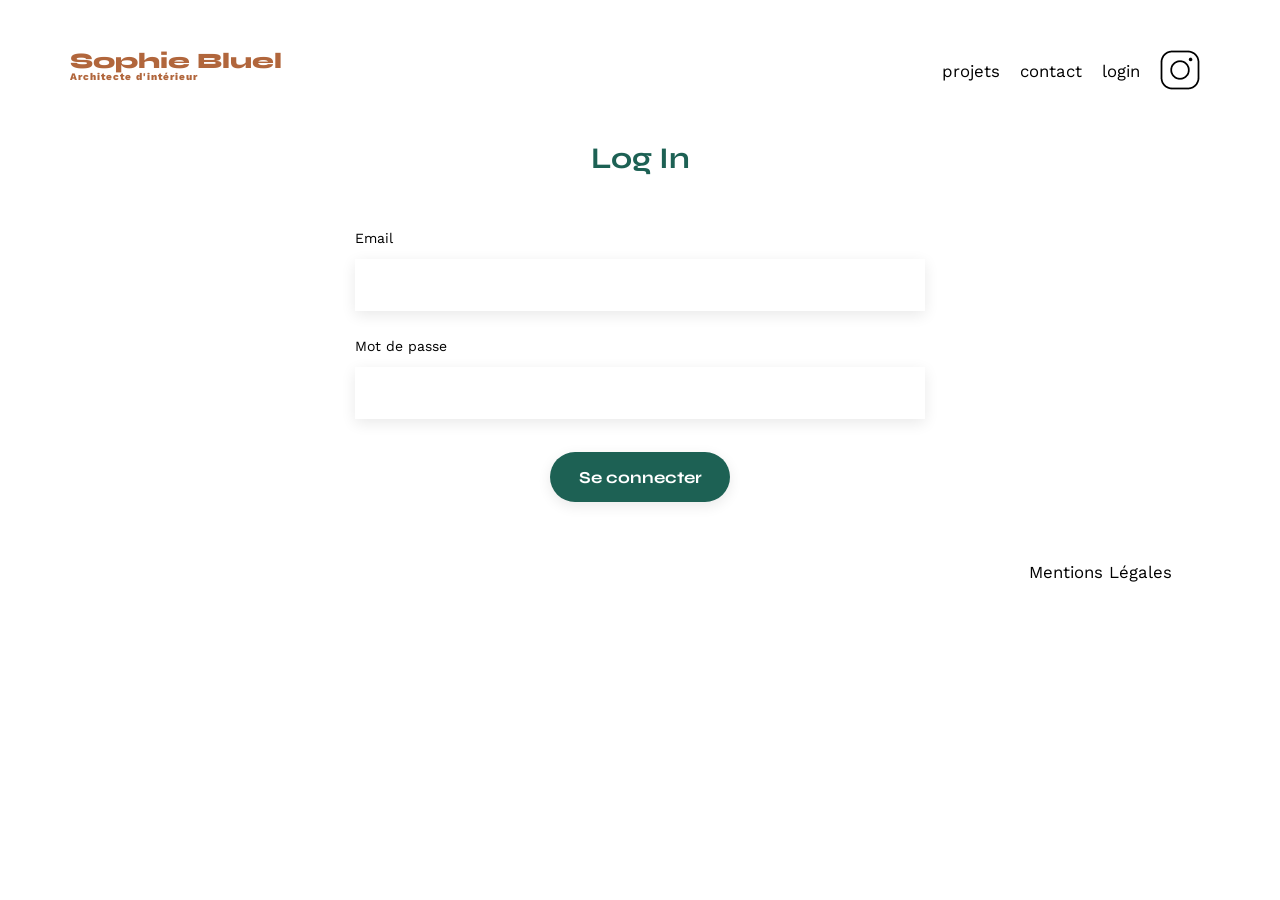
==== FrontEnd/login.html @ f5df0b59 "feat: init login page" ====
<!DOCTYPE html>
<html lang="fr">

<head>
    <meta charset="UTF-8">
    <title>Sophie Bluel - Architecte d'intérieur</title>
    <meta name="viewport" content="width=device-width, initial-scale=1.0">
    <link rel="preconnect" href="https://fonts.googleapis.com">
    <link rel="preconnect" href="https://fonts.gstatic.com" crossorigin>
    <link href="https://fonts.googleapis.com/css2?family=Syne:wght@700;800&family=Work+Sans&display=swap"
        rel="stylesheet">
    <meta name="description" content="">
    <link rel="stylesheet" href="./assets/style.css">
</head>

<body>
    <header>
        <h1>Sophie Bluel <span>Architecte d'intérieur</span></h1>
        <nav>
            <ul>
                <li><a href="./index.html">projets</a></li>
                <li><a href="./index.html#contact">contact</a></li>
                <li><a href="./login.html"><b>login</b></a></li>
                <li><img src="./assets/icons/instagram.png" alt="Instagram"></li>
            </ul>
        </nav>
    </header>
    <main>
        <section id="login">
            <h2>Log In</h2>
            <form action="#">
                <label for="email">Email</label>
                <input type="email" name="email" id="email">
                <label for="password">Mot de passe</label>
                <input type="password" name="password" id="password">
                <input type="submit" value="Se connecter">
            </form>
        </section>
    </main>

    <footer>
        <nav>
            <ul>
                <li>Mentions Légales</li>
            </ul>
        </nav>
    </footer>
    <script src="./assets/login.js"></script>
</body>

</html>
---- FrontEnd/assets/style.css ----
/* http://meyerweb.com/eric/tools/css/reset/
   v2.0 | 20110126
   License: none (public domain)
*/

html,
body,
div,
span,
applet,
object,
iframe,
h1,
h2,
h3,
h4,
h5,
h6,
p,
blockquote,
pre,
a,
abbr,
acronym,
address,
big,
cite,
code,
del,
dfn,
em,
img,
ins,
kbd,
q,
s,
samp,
small,
strike,
strong,
sub,
sup,
tt,
var,
b,
u,
i,
center,
dl,
dt,
dd,
ol,
ul,
li,
fieldset,
form,
label,
legend,
table,
caption,
tbody,
tfoot,
thead,
tr,
th,
td,
article,
aside,
canvas,
details,
embed,
figure,
figcaption,
footer,
header,
hgroup,
menu,
nav,
output,
ruby,
section,
summary,
time,
mark,
audio,
video {
	margin: 0;
	padding: 0;
	border: 0;
	font-size: 100%;
	font: inherit;
	vertical-align: baseline;
}

/* HTML5 display-role reset for older browsers */
article,
aside,
details,
figcaption,
figure,
footer,
header,
hgroup,
menu,
nav,
section {
	display: block;
}

body {
	line-height: 1;
}

ol,
ul {
	list-style: none;
}

blockquote,
q {
	quotes: none;
}

blockquote:before,
blockquote:after,
q:before,
q:after {
	content: '';
	content: none;
}

a {
	color: inherit;
	text-decoration: none;
}

table {
	border-collapse: collapse;
	border-spacing: 0;
}

/** end reset css**/
body {
	max-width: 1140px;
	margin: auto;
	font-family: 'Work Sans';
	font-size: 14px;
}

header {
	display: flex;
	justify-content: space-between;
	margin: 50px 0
}

section {
	margin: 50px 0
}

h1 {
	display: flex;
	flex-direction: column;
	font-family: 'Syne';
	font-size: 22px;
	font-weight: 800;
	color: #B1663C
}

h1>span {
	font-family: 'Work Sans';
	font-size: 10px;
	letter-spacing: 0.1em;
	;
}

h2 {
	font-family: 'Syne';
	font-weight: 700;
	font-size: 30px;
	color: #1D6154
}

nav ul {
	display: flex;
	align-items: center;
	list-style-type: none;

}

nav li {
	padding: 0 10px;
	font-size: 1.2em;
}

li:hover {
	color: #B1663C;
}

#introduction {
	display: flex;
	align-items: center;
}

#introduction figure {
	flex: 1
}

#introduction img {
	display: block;
	margin: auto;
	width: 80%;
}

#introduction article {
	flex: 1
}

#introduction h2 {
	margin-bottom: 1em;
}

#introduction p {
	margin-bottom: 0.5em;
}

#portfolio h2 {
	text-align: center;
	margin-bottom: 1em;
}

#portfolio .categories {
	display: flex;
	align-items: center;
	justify-content: center;
	gap: 20px;
}

#portfolio .categories button {
	height: 50px;
	font-size: 1.2em;
	padding: 0 1rem;
	border: none;
	font-family: 'Syne';
	font-weight: 700;
	margin: 2em 0;
	min-width: 180px;
	text-align: center;
	border-radius: 60px;
	cursor: pointer;
	background-color: white;
	color: #1D6154;
	border: 2px solid #1D6154;
}

#portfolio .categories .selected-category-button {
	color: white;
	background-color: #1D6154;
}

.gallery {
	width: 100%;
	display: grid;
	grid-template-columns: 1fr 1fr 1fr;
	grid-column-gap: 20px;
	grid-row-gap: 20px;
}

.gallery img {
	width: 100%;

}

#contact,
#login {
	width: 50%;
	margin: auto;
}

#contact>*,
#login>* {
	text-align: center;

}

#contact h2,
#login h2 {
	margin-bottom: 20px;
}

#contact form,
#login form {
	text-align: left;
	margin-top: 30px;
	display: flex;
	flex-direction: column;
}

#contact input,
#login input {
	height: 50px;
	font-size: 1.2em;
	border: none;
	box-shadow: 0px 4px 14px rgba(0, 0, 0, 0.09);
}

#contact label,
#login label {
	margin: 2em 0 1em 0;
}

#contact textarea {
	border: none;
	box-shadow: 0px 4px 14px rgba(0, 0, 0, 0.09);
}

input[type="submit"] {
	font-family: 'Syne';
	font-weight: 700;
	color: white;
	background-color: #1D6154;
	margin: 2em auto;
	width: 180px;
	text-align: center;
	border-radius: 60px;
}

footer nav ul {
	display: flex;
	justify-content: flex-end;
	margin: 2em
}
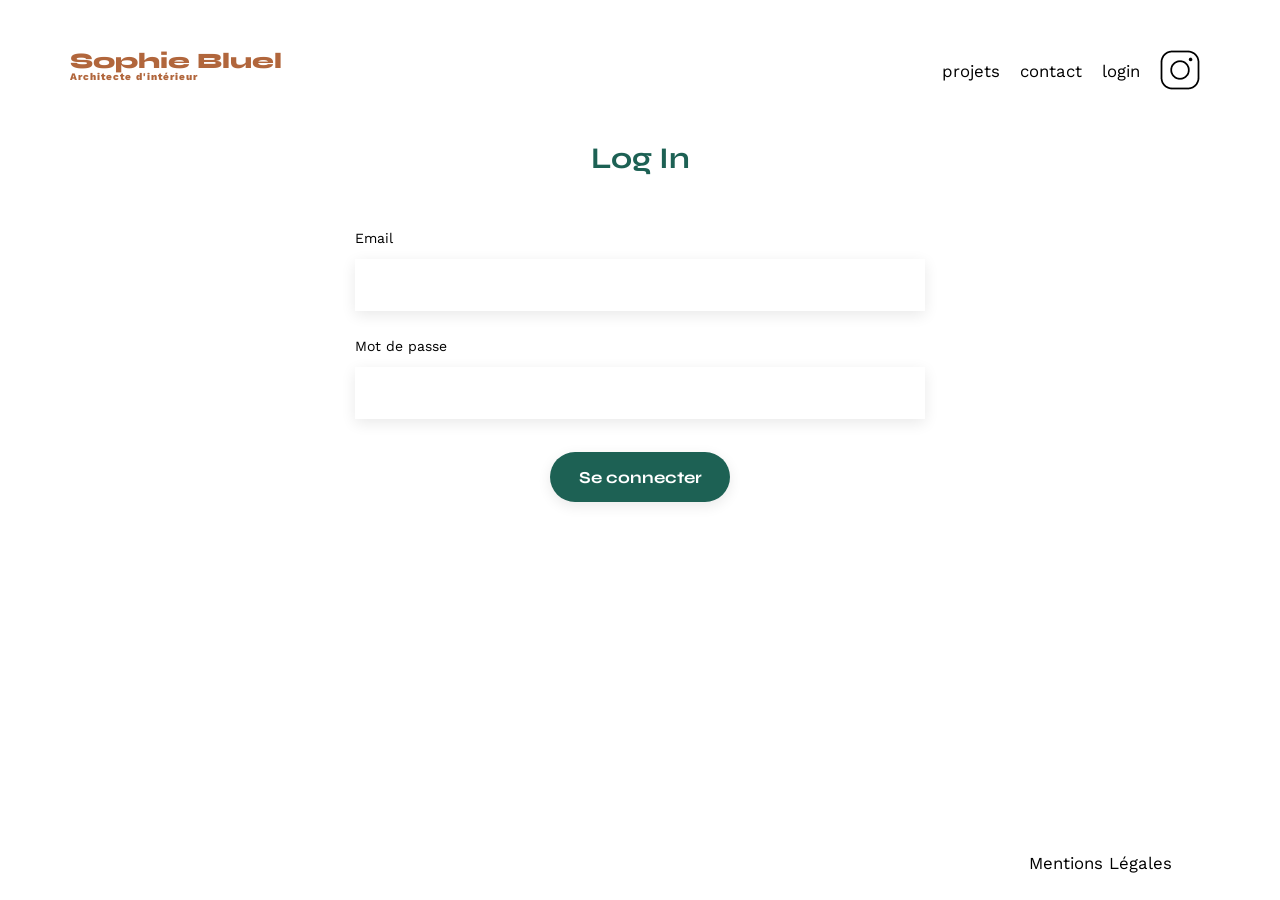
==== commit 06ee8697: "feat: implemented login logic and auth state tracking" ====
--- a/FrontEnd/login.html
+++ b/FrontEnd/login.html
@@ -45,6 +45,7 @@
             </ul>
         </nav>
     </footer>
+    <script src="./assets/auth.js"></script>
     <script src="./assets/login.js"></script>
 </body>
 
--- a/FrontEnd/assets/style.css
+++ b/FrontEnd/assets/style.css
@@ -145,6 +145,13 @@
 	margin: auto;
 	font-family: 'Work Sans';
 	font-size: 14px;
+	min-height: 100vh;
+	display: flex;
+	flex-direction: column;
+}
+
+main {
+	flex: 1;
 }
 
 header {
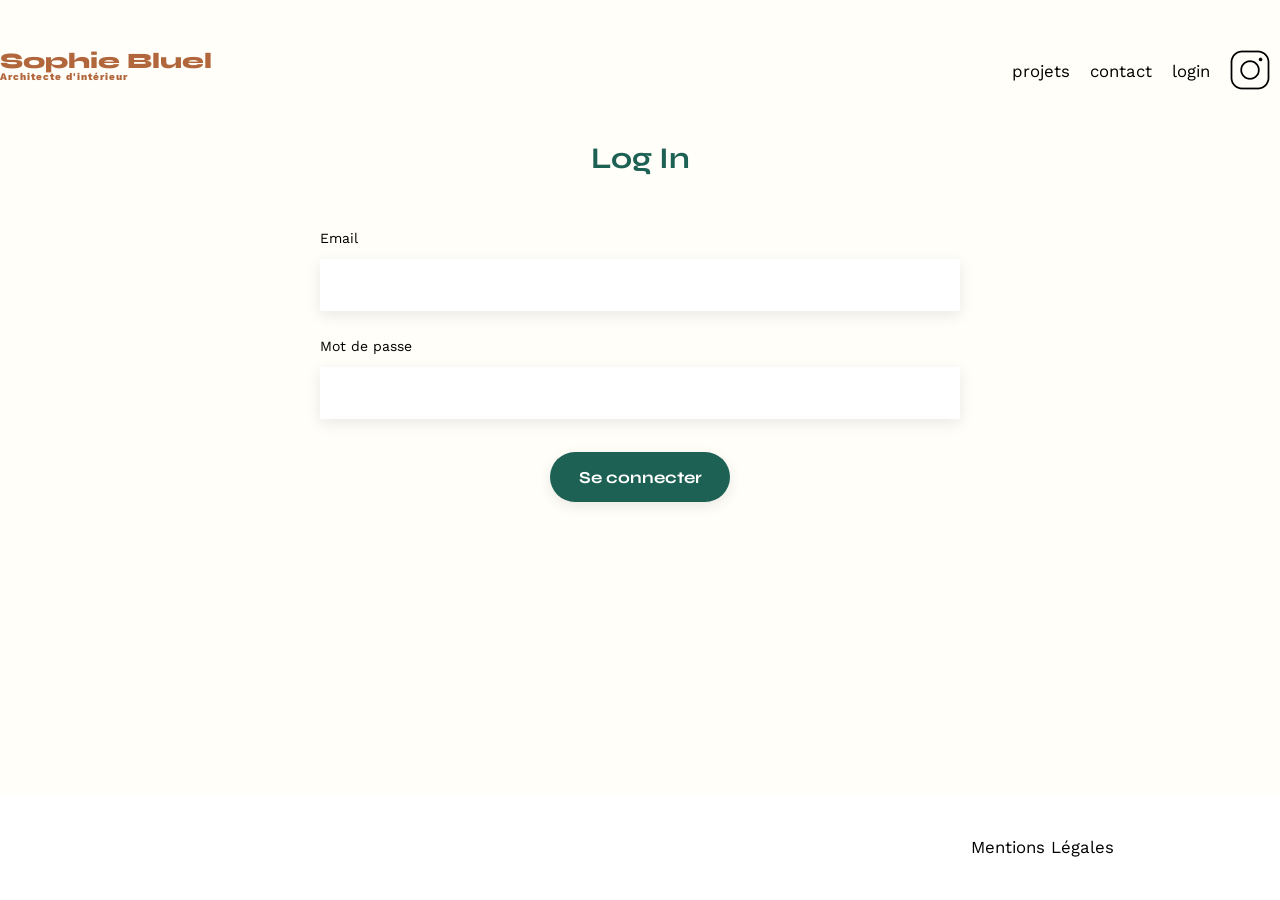
==== commit bf8e4086: "fix: added background color and width control" ====
--- a/FrontEnd/login.html
+++ b/FrontEnd/login.html
@@ -14,36 +14,40 @@
 </head>
 
 <body>
-    <header>
-        <h1>Sophie Bluel <span>Architecte d'intérieur</span></h1>
-        <nav>
-            <ul>
-                <li><a href="./index.html">projets</a></li>
-                <li><a href="./index.html#contact">contact</a></li>
-                <li><a href="./login.html"><b>login</b></a></li>
-                <li><img src="./assets/icons/instagram.png" alt="Instagram"></li>
-            </ul>
-        </nav>
-    </header>
-    <main>
-        <section id="login">
-            <h2>Log In</h2>
-            <form action="#">
-                <label for="email">Email</label>
-                <input type="email" name="email" id="email">
-                <label for="password">Mot de passe</label>
-                <input type="password" name="password" id="password">
-                <input type="submit" value="Se connecter">
-            </form>
-        </section>
-    </main>
+    <div class="container">
+        <header>
+            <h1>Sophie Bluel <span>Architecte d'intérieur</span></h1>
+            <nav>
+                <ul>
+                    <li><a href="./index.html">projets</a></li>
+                    <li><a href="./index.html#contact">contact</a></li>
+                    <li><a href="./login.html"><b>login</b></a></li>
+                    <li><img src="./assets/icons/instagram.png" alt="Instagram"></li>
+                </ul>
+            </nav>
+        </header>
+        <main>
+            <section id="login">
+                <h2>Log In</h2>
+                <form action="#">
+                    <label for="email">Email</label>
+                    <input type="email" name="email" id="email">
+                    <label for="password">Mot de passe</label>
+                    <input type="password" name="password" id="password">
+                    <input type="submit" value="Se connecter">
+                </form>
+            </section>
+        </main>
+    </div>
 
     <footer>
-        <nav>
-            <ul>
-                <li>Mentions Légales</li>
-            </ul>
-        </nav>
+        <div class="footer-inner">
+            <nav>
+                <ul>
+                    <li>Mentions Légales</li>
+                </ul>
+            </nav>
+        </div>
     </footer>
     <script src="./assets/auth.js"></script>
     <script src="./assets/login.js"></script>
--- a/FrontEnd/assets/style.css
+++ b/FrontEnd/assets/style.css
@@ -141,13 +141,19 @@
 
 /** end reset css**/
 body {
-	max-width: 1140px;
-	margin: auto;
 	font-family: 'Work Sans';
 	font-size: 14px;
 	min-height: 100vh;
 	display: flex;
 	flex-direction: column;
+	background-color: #FFFEF8;
+}
+
+.container {
+	max-width: 1440px;
+	margin: 0 auto;
+	width: 100%;
+	flex: 1;
 }
 
 main {
@@ -335,4 +341,15 @@
 	display: flex;
 	justify-content: flex-end;
 	margin: 2em
+}
+
+footer {
+	background-color: #ffffff;
+	padding: 16px 128px 16px 0;
+}
+
+.footer-inner {
+	max-width: 1440px;
+	margin: 0 auto;
+	width: 100%;
 }
